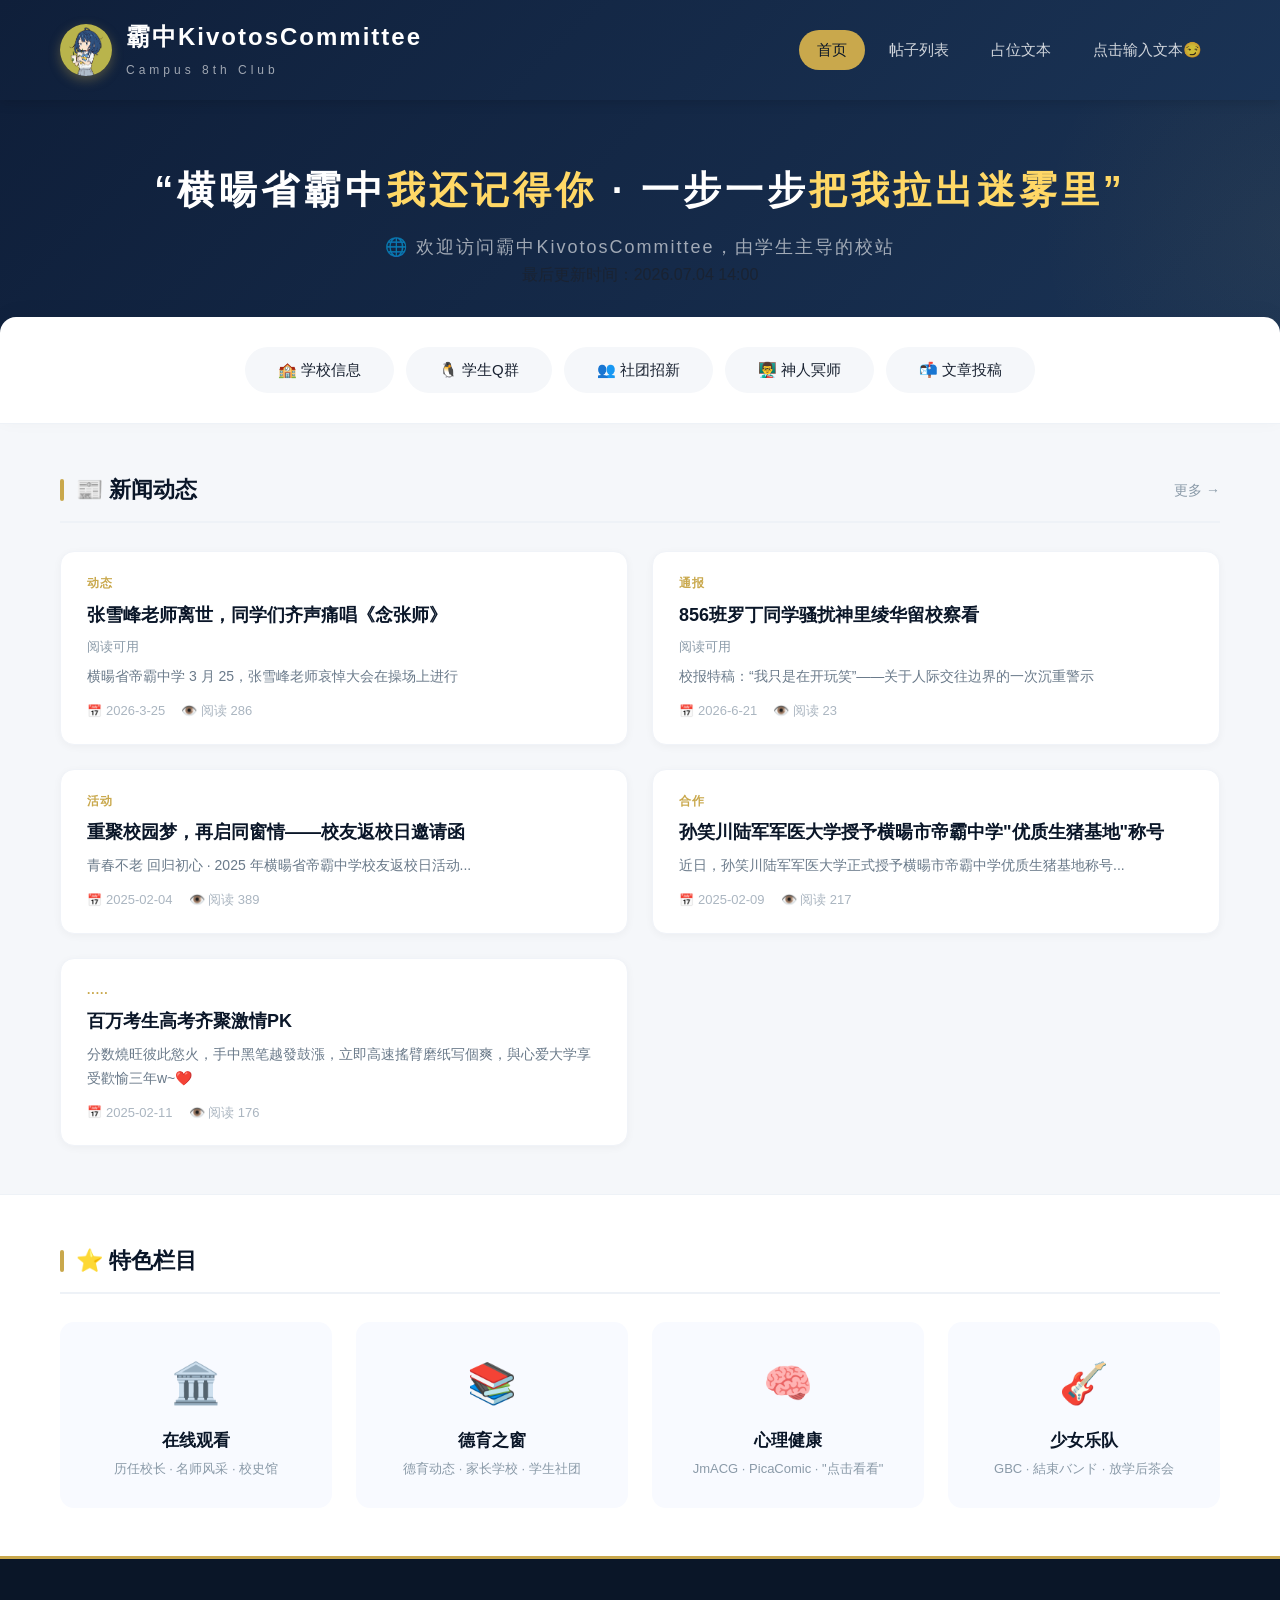
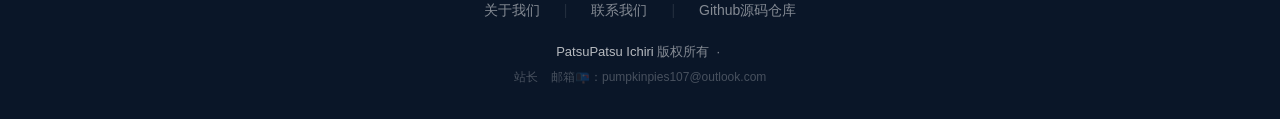
==== index.html @ a7109858 "Update index.html" ====
<!DOCTYPE html>
<html lang="zh-CN">
<head>
    <meta charset="UTF-8">
    <meta name="viewport" content="width=device-width, initial-scale=1.0">
    <title>霸中GakuseiHouse</title>
    
<link rel="stylesheet" href="css/general.css">
<link rel="stylesheet" href="css/index.css">
    
</head>
<body>

    <!-- ===== 头部 ===== -->
    <header class="header">
        <div class="container">
            <div class="logo">
                <!-- 图片 Logo: 请将 logo 图片放在同目录下，命名为 logo.png (或修改 src 路径) -->
                <div class="logo-icon">
                    <img src="logo.png" alt="霸中GakuseiHouse Logo">
                </div>
                <div class="logo-text">
                    <h1>霸中KivotosCommittee</h1>
                    <span>Campus 8th Club</span>
                </div>
            </div>
            <nav class="nav">
                <a href="nothing.html" class="active">首页</a>
                <a href="nothing.html">帖子列表</a>
                <a href="nothing.html">占位文本</a>
                <a href="nothing.html">点击输入文本😏</a>
            </nav>
        </div>
    </header>

    <!-- ===== Banner ===== -->
    <section class="banner">
        <div class="container">
            <h2>“横暘省霸中<em>我还记得你</em> · 一步一步<em>把我拉出迷雾里”</em></h2>
            <p>🌐 欢迎访问霸中KivotosCommittee，由学生主导的校站</p>
            <div class="update-time">
    最后更新时间：<span class="date-num">2026.07.04 14:00</span>
            </div>
        </div>
    </section>

    <!-- ===== 快捷入口 ===== -->
    <div class="quick-links">
        <div class="container">
            <ul>
                <li><a href="nothing.html">🏫 学校信息</a></li>
                <li><a href="nothing.html">🐧 学生Q群</a></li>
                <li><a href="nothing.html">👥 社团招新</a></li>
                <li><a href="nothing.html">👨‍🏫 神人冥师</a></li>
                <li><a href="nothing.html">📬 文章投稿</a></li>

            </ul>
        </div>
    </div>

    <!-- ===== 新闻动态 ===== -->
    <section class="section">
        <div class="container">
            <div class="section-title">
                <h3>📰 新闻动态</h3>
                <a href="nothing.html" class="more">更多 →</a>
            </div>

            <div class="news-grid">
                <!-- 卡片 1 -->
                <div class="news-card">
                    <span class="tag">动态</span>
                    <div class="title"><a href="./articles/article0001.html">张雪峰老师离世，同学们齐声痛唱《念张师》</a></div>
                    <span style="font-size: 13px; color: #8a9aa8;">阅读可用</span>
                    <!-- 临时调试用-->
                    
                    <div class="desc">横暘省帝霸中学 3 月 25，张雪峰老师哀悼大会在操场上进行</div>
   
                    <div class="meta">
                        <span class="date">2026-3-25</span>
                        <span>👁️ 阅读 286</span>
                    </div>
                </div>

                <!-- 卡片 3 -->
                <div class="news-card">
                    <span class="tag">通报</span>
                    <div class="title"><a href="articles/article0002.html">856班罗丁同学骚扰神里绫华留校察看</a></div>
                    <span style="font-size: 13px; color: #8a9aa8;">阅读可用</span>
                    <div class="desc">校报特稿：“我只是在开玩笑”——关于人际交往边界的一次沉重警示</div>

                    <div class="meta">
                        <span class="date">2026-6-21</span>
                        <span>👁️ 阅读 23</span>
                    </div>
                </div>

                <!-- 卡片 4 -->
                <div class="news-card">
                    <span class="tag">活动</span>
                    <div class="title"><a href="nothing.html">重聚校园梦，再启同窗情——校友返校日邀请函</a></div>
                    <div class="desc">青春不老 回归初心 · 2025 年横暘省帝霸中学校友返校日活动...</div>
                    <div class="meta">
                        <span class="date">2025-02-04</span>
                        <span>👁️ 阅读 389</span>
                    </div>
                </div>

                <!-- 卡片 5 -->
                <div class="news-card">
                    <span class="tag">合作</span>
                    <div class="title"><a href="nothing.html">孙笑川陆军军医大学授予横暘市帝霸中学"优质生猪基地"称号</a></div>
                    <div class="desc">近日，孙笑川陆军军医大学正式授予横暘市帝霸中学优质生猪基地称号...</div>
                    <div class="meta">
                        <span class="date">2025-02-09</span>
                        <span>👁️ 阅读 217</span>
                    </div>
                </div>

                <!-- 卡片 6 -->
                <div class="news-card">
                    <span class="tag">.....</span>
                    <div class="title"><a href="nothing.html">百万考生高考齐聚激情PK</a></div>
                    <div class="desc">分数燒旺彼此慾火，手中黑笔越發鼓漲，立即高速搖臂磨纸写個爽，與心爱大学享受歡愉三年w~❤️</div>
                    <div class="meta">
                        <span class="date">2025-02-11</span>
                        <span>👁️ 阅读 176</span>
                    </div>
                </div>
            </div>
        </div>
    </section>

    <!-- ===== 特色栏目 ===== -->
    <section class="features">
        <div class="container">
            <div class="section-title">
                <h3>⭐ 特色栏目</h3>
            </div>
            <div class="features-grid">
                <div class="feature-item">
                    <span class="icon">🏛️</span>
                    <h4><a href="https://www.bilibili.com/video/BV1GJ411x7h7" style="text-decoration: none; color: inherit;">在线观看</a></h4>
                    <p>历任校长 · 名师风采 · 校史馆</p>
                </div>
                <div class="feature-item">
                    <span class="icon">📚</span>
                    <h4>德育之窗</h4>
                    <p>德育动态 · 家长学校 · 学生社团</p>
                </div>
                <div class="feature-item">
                    <span class="icon">🧠</span>
                    <h4><a href="https://www.studytimes.cn/whjy/202606/t20260605_88150.html" style="text-decoration: none; color: inherit;">心理健康</a></h4>
                    <p>JmACG · PicaComic · "点击看看"</p>
                </div>
                <div class="feature-item">
                    <span class="icon">🎸</span>
                    <h4><a href="https://gbcclub.com" style="text-decoration: none; color: inherit;">少女乐队</a></h4>
                    <p>GBC · 結束バンド · 放学后茶会</p>
                </div>
            </div>
        </div>
    </section>

    <!-- ===== 底部 ===== -->
    <footer class="footer">
        <div class="container">
            <div class="footer-links">
                <a href="nothing.html">关于我们</a>
                <span class="split">|</span>
                <a href="nothing.html">联系我们</a>
                <span class="split">|</span>
                <a href="https://github.com/PatsuPatsu-Ichiri/PatsuPatsu-Ichiri.github.io">Github源码仓库</a>
            </div>
            <div class="copy">
                <p>
                    <span class="highlight">PatsuPatsu Ichiri</span> 版权所有 &nbsp;·&nbsp;
                </p>

                <p style="margin-top:4px; font-size:12px; color:rgba(255,255,255,0.25);">
                    站长 &nbsp;&nbsp; 邮箱📭：pumpkinpies107@outlook.com
                </p>
            </div>
        </div>
    </footer>

</body>
</html>
---- css/general.css ----
/* ===== 全局重置 & 基础 ===== */
* {
    margin: 0;
    padding: 0;
    box-sizing: border-box;
}

body {
    font-family: "PingFang SC", "Microsoft YaHei", "Helvetica Neue", Arial, sans-serif;
    background: #f5f7fa;
    color: #1a2332;
    line-height: 1.6;
}

a {
    text-decoration: none;
    color: inherit;
}

ul {
    list-style: none;
}

.container {
    max-width: 1200px;
    margin: 0 auto;
    padding: 0 20px;
}

/* ===== 顶部栏 ===== */
.top-bar {
    background: #0a1628;
    color: rgba(255, 255, 255, 0.7);
    font-size: 13px;
    padding: 8px 0;
    border-bottom: 2px solid #c9a84c;
}

.top-bar .container {
    display: flex;
    justify-content: space-between;
    align-items: center;
    flex-wrap: wrap;
    gap: 8px;
}

.top-bar a {
    color: rgba(255, 255, 255, 0.7);
    transition: color 0.2s;
}
.top-bar a:hover {
    color: #ffd866;
}

.top-bar .split {
    color: rgba(255, 255, 255, 0.2);
    margin: 0 10px;
}

.top-bar .right {
    display: flex;
    align-items: center;
    gap: 6px;
    flex-wrap: wrap;
}

/* ===== 头部 ===== */
.header {
    background: linear-gradient(135deg, #0f1f3a 0%, #1a3355 100%);
    padding: 18px 0;
    box-shadow: 0 2px 12px rgba(0, 0, 0, 0.15);
    position: sticky;
    top: 0;
    z-index: 100;
}

.header .container {
    display: flex;
    justify-content: space-between;
    align-items: center;
    flex-wrap: wrap;
    gap: 16px;
}

.logo {
    display: flex;
    align-items: center;
    gap: 14px;
}

.logo-icon {
    width: 52px;
    height: 52px;
    flex-shrink: 0;
    border-radius: 50%;
    overflow: hidden;
    box-shadow: 0 4px 12px rgba(201, 168, 76, 0.35);
    background: #0a1628;
    display: flex;
    align-items: center;
    justify-content: center;
}

.logo-icon img {
    width: 100%;
    height: 100%;
    object-fit: cover;
    display: block;
}

.logo-text {
    color: #fff;
}
.logo-text h1 {
    font-size: 24px;
    font-weight: 700;
    letter-spacing: 2px;
}
.logo-text span {
    font-size: 12px;
    color: rgba(255, 255, 255, 0.6);
    letter-spacing: 4px;
}

/* ===== 导航 ===== */
.nav {
    display: flex;
    gap: 6px;
    flex-wrap: wrap;
}

.nav a {
    color: rgba(255, 255, 255, 0.8);
    padding: 8px 18px;
    border-radius: 30px;
    font-size: 15px;
    font-weight: 500;
    transition: all 0.25s;
    position: relative;
}

.nav a:hover,
.nav a.active {
    background: rgba(201, 168, 76, 0.18);
    color: #ffd866;
}

.nav a.active {
    background: #c9a84c;
    color: #0a1628;
}

/* ===== 底部 ===== */
.footer {
    background: #0a1628;
    color: rgba(255, 255, 255, 0.5);
    padding: 40px 0 30px;
    text-align: center;
    font-size: 14px;
    border-top: 3px solid #c9a84c;
}

.footer .footer-links {
    display: flex;
    justify-content: center;
    gap: 24px;
    flex-wrap: wrap;
    margin-bottom: 18px;
}

.footer .footer-links a {
    color: rgba(255, 255, 255, 0.5);
    transition: color 0.2s;
}
.footer .footer-links a:hover {
    color: #ffd866;
}

.footer .footer-links .split {
    color: rgba(255, 255, 255, 0.1);
}

.footer .copy {
    font-size: 13px;
    line-height: 1.8;
}

.footer .copy .highlight {
    color: rgba(255, 255, 255, 0.7);
}

@media (max-width: 768px) {
    .header .container {
        flex-direction: column;
        align-items: stretch;
        gap: 12px;
    }
    .logo {
        justify-content: center;
    }
    .nav {
        justify-content: center;
    }
    .top-bar .container {
        flex-direction: column;
        text-align: center;
    }
}
@media (max-width: 480px) {
    .logo-icon {
        width: 40px;
        height: 40px;
    }
    .logo-text h1 {
        font-size: 18px;
    }
    .logo-text span {
        font-size: 10px;
    }
    .nav a {
        padding: 6px 12px;
        font-size: 13px;
    }
}
---- css/index.css ----
/* ===== 搜索框 ===== */
.search-box {
    display: flex;
    align-items: center;
    background: rgba(255, 255, 255, 0.08);
    border-radius: 30px;
    padding: 2px 4px 2px 16px;
    border: 1px solid rgba(255, 255, 255, 0.08);
    transition: border 0.3s;
}
.search-box:focus-within {
    border-color: #c9a84c;
}
.search-box input {
    background: none;
    border: none;
    outline: none;
    color: #fff;
    font-size: 14px;
    padding: 8px 0;
    width: 160px;
}
.search-box input::placeholder {
    color: rgba(255, 255, 255, 0.35);
}
.search-box button {
    background: #c9a84c;
    border: none;
    color: #0a1628;
    padding: 7px 18px;
    border-radius: 30px;
    font-weight: 600;
    font-size: 13px;
    cursor: pointer;
    transition: background 0.25s;
}
.search-box button:hover {
    background: #b8922e;
}

/* ===== Banner ===== */
.banner {
    background: linear-gradient(135deg, #0f1f3a 0%, #1a3355 100%);
    padding: 60px 0 50px;
    text-align: center;
    border-bottom: 4px solid #c9a84c;
    position: relative;
    overflow: hidden;
}
.banner::before {
    content: "";
    position: absolute;
    top: -50%;
    right: -20%;
    width: 500px;
    height: 500px;
    background: radial-gradient(circle, rgba(201, 168, 76, 0.06) 0%, transparent 70%);
    border-radius: 50%;
    pointer-events: none;
}
.banner h2 {
    color: #fff;
    font-size: 38px;
    font-weight: 700;
    letter-spacing: 4px;
    position: relative;
}
.banner h2 em {
    color: #ffd866;
    font-style: normal;
}
.banner p {
    color: rgba(255, 255, 255, 0.6);
    font-size: 18px;
    margin-top: 12px;
    letter-spacing: 2px;
    position: relative;
}

/* ===== 快捷入口 ===== */
.quick-links {
    background: #fff;
    padding: 30px 0;
    border-bottom: 1px solid #eef2f7;
    margin-top: -24px;
    position: relative;
    z-index: 2;
    border-radius: 16px 16px 0 0;
    box-shadow: 0 -4px 20px rgba(0, 0, 0, 0.04);
}
.quick-links ul {
    display: flex;
    justify-content: center;
    gap: 12px;
    flex-wrap: wrap;
}
.quick-links a {
    display: inline-block;
    padding: 10px 32px;
    background: #f5f7fa;
    border-radius: 40px;
    font-size: 15px;
    font-weight: 500;
    color: #1a2332;
    transition: all 0.25s;
    border: 1px solid transparent;
}
.quick-links a:hover {
    background: #0a1628;
    color: #ffd866;
    border-color: #c9a84c;
    transform: translateY(-2px);
    box-shadow: 0 8px 24px rgba(10, 22, 40, 0.12);
}

/* ===== 新闻区域 ===== */
.section {
    padding: 48px 0;
}
.section-title {
    display: flex;
    justify-content: space-between;
    align-items: center;
    margin-bottom: 28px;
    padding-bottom: 14px;
    border-bottom: 2px solid #eef2f7;
}
.section-title h3 {
    font-size: 22px;
    font-weight: 700;
    color: #0a1628;
    position: relative;
    padding-left: 16px;
}
.section-title h3::before {
    content: "";
    position: absolute;
    left: 0;
    top: 50%;
    transform: translateY(-50%);
    width: 4px;
    height: 22px;
    background: #c9a84c;
    border-radius: 4px;
}
.section-title .more {
    color: #8a9aa8;
    font-size: 14px;
    transition: color 0.2s;
}
.section-title .more:hover {
    color: #c9a84c;
}

/* ===== 新闻网格 ===== */
.news-grid {
    display: grid;
    grid-template-columns: 1fr 1fr;
    gap: 24px;
}
.news-card {
    background: #fff;
    border-radius: 14px;
    padding: 22px 26px;
    box-shadow: 0 2px 8px rgba(0, 0, 0, 0.04);
    transition: all 0.3s;
    border: 1px solid #f0f3f8;
    display: flex;
    flex-direction: column;
    gap: 8px;
}
.news-card:hover {
    transform: translateY(-4px);
    box-shadow: 0 12px 32px rgba(0, 0, 0, 0.07);
    border-color: #c9a84c;
}
.news-card .tag {
    font-size: 12px;
    color: #c9a84c;
    font-weight: 600;
    letter-spacing: 1px;
    text-transform: uppercase;
}
.news-card .title {
    font-size: 18px;
    font-weight: 600;
    color: #0a1628;
    line-height: 1.5;
}
.news-card .title a {
    transition: color 0.2s;
}
.news-card .title a:hover {
    color: #c9a84c;
}
.news-card .desc {
    font-size: 14px;
    color: #6a7a8a;
    line-height: 1.7;
    flex: 1;
}
.news-card .meta {
    font-size: 13px;
    color: #aab5c0;
    display: flex;
    align-items: center;
    gap: 16px;
    margin-top: 4px;
}
.news-card .meta .date {
    display: flex;
    align-items: center;
    gap: 4px;
}
.news-card .meta .date::before {
    content: "📅";
    font-size: 12px;
}

/* ===== 特色区域 ===== */
.features {
    background: #fff;
    padding: 48px 0;
    border-top: 1px solid #eef2f7;
}
.features-grid {
    display: grid;
    grid-template-columns: repeat(4, 1fr);
    gap: 24px;
}
.feature-item {
    text-align: center;
    padding: 28px 16px;
    border-radius: 14px;
    background: #f8faff;
    transition: all 0.3s;
    border: 1px solid transparent;
}
.feature-item:hover {
    border-color: #c9a84c;
    background: #fff;
    box-shadow: 0 8px 24px rgba(0, 0, 0, 0.05);
    transform: translateY(-4px);
}
.feature-item .icon {
    font-size: 40px;
    margin-bottom: 12px;
    display: block;
}
.feature-item h4 {
    font-size: 17px;
    font-weight: 600;
    color: #0a1628;
}
.feature-item p {
    font-size: 13px;
    color: #8a9aa8;
    margin-top: 4px;
}

@media (max-width: 992px) {
    .features-grid {
        grid-template-columns: repeat(2, 1fr);
    }
}
@media (max-width: 768px) {
    .search-box {
        width: 100%;
    }
    .search-box input {
        width: 100%;
    }
    .banner h2 {
        font-size: 26px;
    }
    .banner p {
        font-size: 15px;
    }
    .news-grid {
        grid-template-columns: 1fr;
    }
    .quick-links a {
        padding: 8px 18px;
        font-size: 13px;
    }
    .features-grid {
        grid-template-columns: 1fr 1fr;
        gap: 12px;
    }
    .section-title h3 {
        font-size: 18px;
    }

@media (max-width: 480px) {
    .features-grid {
        grid-template-columns: 1fr;
    }
    .banner h2 {
        font-size: 20px;
    }
    .news-card {
        padding: 16px 18px;
    }
    .news-card .title {
        font-size: 15px;
    }
}

/* ===== Banner 更新时间 ===== */
.update-time {
    margin-top: 14px;
    font-size: 13px;
    color: rgba(255, 255, 255, 0.55);
    letter-spacing: 0.5px;
    font-weight: 300;
}

.update-time .date-num {
    color: #ffffff;
    font-weight: 500;
    background: rgba(0, 0, 0, 0.25);
    padding: 2px 12px;
    border-radius: 4px;
}
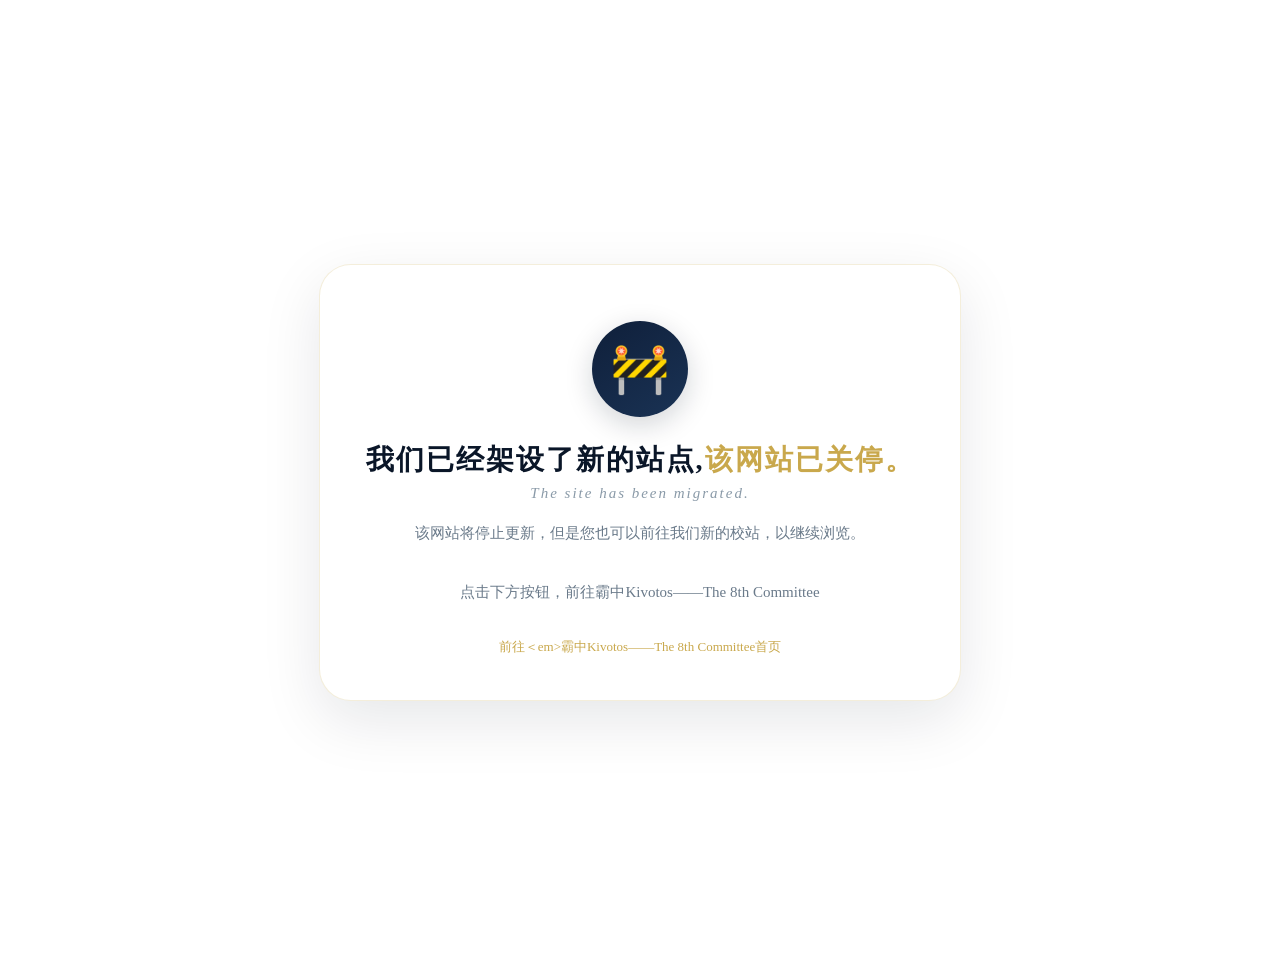
==== commit d252ebfd: "Update index.html for site migration announcement" ====
--- a/index.html
+++ b/index.html
@@ -1,188 +1,39 @@
 <!DOCTYPE html>
 <html lang="zh-CN">
 <head>
-    <meta charset="UTF-8">
-    <meta name="viewport" content="width=device-width, initial-scale=1.0">
-    <title>霸中GakuseiHouse</title>
+    <meta charset="UTF-8" />
+    <meta name="viewport" content="width=device-width, initial-scale=1.0" />
+    <title>网站已搬迁 · 霸中GakuseiHouse</title>
     
-<link rel="stylesheet" href="css/general.css">
-<link rel="stylesheet" href="css/index.css">
+<link rel="stylesheet" href="css/generall.css">
+<link rel="stylesheet" href="css/nothing.css">
     
 </head>
 <body>
 
-    <!-- ===== 头部 ===== -->
-    <header class="header">
-        <div class="container">
-            <div class="logo">
-                <!-- 图片 Logo: 请将 logo 图片放在同目录下，命名为 logo.png (或修改 src 路径) -->
-                <div class="logo-icon">
-                    <img src="logo.png" alt="霸中GakuseiHouse Logo">
-                </div>
-                <div class="logo-text">
-                    <h1>霸中KivotosCommittee</h1>
-                    <span>Campus 8th Club</span>
-                </div>
-            </div>
-            <nav class="nav">
-                <a href="nothing.html" class="active">首页</a>
-                <a href="nothing.html">帖子列表</a>
-                <a href="nothing.html">占位文本</a>
-                <a href="nothing.html">点击输入文本😏</a>
-            </nav>
+    <div class="construction-card">
+        <!-- 图标 -->
+        <div class="icon-wrapper">
+            <span>🚧</span>
         </div>
-    </header>
 
-    <!-- ===== Banner ===== -->
-    <section class="banner">
-        <div class="container">
-            <h2>“横暘省霸中<em>我还记得你</em> · 一步一步<em>把我拉出迷雾里”</em></h2>
-            <p>🌐 欢迎访问霸中KivotosCommittee，由学生主导的校站</p>
-            <div class="update-time">
-    最后更新时间：<span class="date-num">2026.07.04 14:00</span>
-            </div>
-        </div>
-    </section>
+        <!-- 主标题 -->
+        <div class="title">我们已经架设了新的站点,<em>该网站已关停。</em></div>
 
-    <!-- ===== 快捷入口 ===== -->
-    <div class="quick-links">
-        <div class="container">
-            <ul>
-                <li><a href="nothing.html">🏫 学校信息</a></li>
-                <li><a href="nothing.html">🐧 学生Q群</a></li>
-                <li><a href="nothing.html">👥 社团招新</a></li>
-                <li><a href="nothing.html">👨‍🏫 神人冥师</a></li>
-                <li><a href="nothing.html">📬 文章投稿</a></li>
+        <!-- 英文副标题 (We are building hard!) -->
+        <div class="subtitle-en">The site has been migrated.</div>
 
-            </ul>
+        <!-- 描述 -->
+        <p class="sub-desc">
+            该网站将停止更新，但是您也可以前往我们新的校站，以继续浏览。<br />
+        </p>
+        <p class="sub-desc">点击下方按钮，前往霸中Kivotos——The 8th Committee</p<>
+
+        <!-- 底部链接 -->
+        <div class="footer-note">
+            <a href="http://8thcommittee.cc.cd">前往＜em>霸中Kivotos——The 8th Committee</em>首页</a>
         </div>
     </div>
 
-    <!-- ===== 新闻动态 ===== -->
-    <section class="section">
-        <div class="container">
-            <div class="section-title">
-                <h3>📰 新闻动态</h3>
-                <a href="nothing.html" class="more">更多 →</a>
-            </div>
-
-            <div class="news-grid">
-                <!-- 卡片 1 -->
-                <div class="news-card">
-                    <span class="tag">动态</span>
-                    <div class="title"><a href="./articles/article0001.html">张雪峰老师离世，同学们齐声痛唱《念张师》</a></div>
-                    <span style="font-size: 13px; color: #8a9aa8;">阅读可用</span>
-                    <!-- 临时调试用-->
-                    
-                    <div class="desc">横暘省帝霸中学 3 月 25，张雪峰老师哀悼大会在操场上进行</div>
-   
-                    <div class="meta">
-                        <span class="date">2026-3-25</span>
-                        <span>👁️ 阅读 286</span>
-                    </div>
-                </div>
-
-                <!-- 卡片 3 -->
-                <div class="news-card">
-                    <span class="tag">通报</span>
-                    <div class="title"><a href="articles/article0002.html">856班罗丁同学骚扰神里绫华留校察看</a></div>
-                    <span style="font-size: 13px; color: #8a9aa8;">阅读可用</span>
-                    <div class="desc">校报特稿：“我只是在开玩笑”——关于人际交往边界的一次沉重警示</div>
-
-                    <div class="meta">
-                        <span class="date">2026-6-21</span>
-                        <span>👁️ 阅读 23</span>
-                    </div>
-                </div>
-
-                <!-- 卡片 4 -->
-                <div class="news-card">
-                    <span class="tag">活动</span>
-                    <div class="title"><a href="nothing.html">重聚校园梦，再启同窗情——校友返校日邀请函</a></div>
-                    <div class="desc">青春不老 回归初心 · 2025 年横暘省帝霸中学校友返校日活动...</div>
-                    <div class="meta">
-                        <span class="date">2025-02-04</span>
-                        <span>👁️ 阅读 389</span>
-                    </div>
-                </div>
-
-                <!-- 卡片 5 -->
-                <div class="news-card">
-                    <span class="tag">合作</span>
-                    <div class="title"><a href="nothing.html">孙笑川陆军军医大学授予横暘市帝霸中学"优质生猪基地"称号</a></div>
-                    <div class="desc">近日，孙笑川陆军军医大学正式授予横暘市帝霸中学优质生猪基地称号...</div>
-                    <div class="meta">
-                        <span class="date">2025-02-09</span>
-                        <span>👁️ 阅读 217</span>
-                    </div>
-                </div>
-
-                <!-- 卡片 6 -->
-                <div class="news-card">
-                    <span class="tag">.....</span>
-                    <div class="title"><a href="nothing.html">百万考生高考齐聚激情PK</a></div>
-                    <div class="desc">分数燒旺彼此慾火，手中黑笔越發鼓漲，立即高速搖臂磨纸写個爽，與心爱大学享受歡愉三年w~❤️</div>
-                    <div class="meta">
-                        <span class="date">2025-02-11</span>
-                        <span>👁️ 阅读 176</span>
-                    </div>
-                </div>
-            </div>
-        </div>
-    </section>
-
-    <!-- ===== 特色栏目 ===== -->
-    <section class="features">
-        <div class="container">
-            <div class="section-title">
-                <h3>⭐ 特色栏目</h3>
-            </div>
-            <div class="features-grid">
-                <div class="feature-item">
-                    <span class="icon">🏛️</span>
-                    <h4><a href="https://www.bilibili.com/video/BV1GJ411x7h7" style="text-decoration: none; color: inherit;">在线观看</a></h4>
-                    <p>历任校长 · 名师风采 · 校史馆</p>
-                </div>
-                <div class="feature-item">
-                    <span class="icon">📚</span>
-                    <h4>德育之窗</h4>
-                    <p>德育动态 · 家长学校 · 学生社团</p>
-                </div>
-                <div class="feature-item">
-                    <span class="icon">🧠</span>
-                    <h4><a href="https://www.studytimes.cn/whjy/202606/t20260605_88150.html" style="text-decoration: none; color: inherit;">心理健康</a></h4>
-                    <p>JmACG · PicaComic · "点击看看"</p>
-                </div>
-                <div class="feature-item">
-                    <span class="icon">🎸</span>
-                    <h4><a href="https://gbcclub.com" style="text-decoration: none; color: inherit;">少女乐队</a></h4>
-                    <p>GBC · 結束バンド · 放学后茶会</p>
-                </div>
-            </div>
-        </div>
-    </section>
-
-    <!-- ===== 底部 ===== -->
-    <footer class="footer">
-        <div class="container">
-            <div class="footer-links">
-                <a href="nothing.html">关于我们</a>
-                <span class="split">|</span>
-                <a href="nothing.html">联系我们</a>
-                <span class="split">|</span>
-                <a href="https://github.com/PatsuPatsu-Ichiri/PatsuPatsu-Ichiri.github.io">Github源码仓库</a>
-            </div>
-            <div class="copy">
-                <p>
-                    <span class="highlight">PatsuPatsu Ichiri</span> 版权所有 &nbsp;·&nbsp;
-                </p>
-
-                <p style="margin-top:4px; font-size:12px; color:rgba(255,255,255,0.25);">
-                    站长 &nbsp;&nbsp; 邮箱📭：pumpkinpies107@outlook.com
-                </p>
-            </div>
-        </div>
-    </footer>
-
 </body>
 </html>
--- a/css/nothing.css
+++ b/css/nothing.css
@@ -0,0 +1,121 @@
+/* ===== 建设中页面专属 ===== */
+body {
+    min-height: 100vh;
+    display: flex;
+    flex-direction: column;
+    align-items: center;
+    justify-content: center;
+    padding: 24px;
+}
+.construction-card {
+    max-width: 560px;
+    width: 100%;
+    background: #ffffff;
+    border-radius: 32px;
+    padding: 56px 40px 44px;
+    box-shadow: 0 20px 60px rgba(10, 22, 40, 0.10);
+    text-align: center;
+    border: 1px solid rgba(201, 168, 76, 0.20);
+    transition: transform 0.3s ease;
+}
+.construction-card:hover {
+    transform: translateY(-4px);
+}
+.icon-wrapper {
+    width: 96px;
+    height: 96px;
+    background: linear-gradient(145deg, #0f1f3a, #1a3355);
+    border-radius: 50%;
+    display: flex;
+    align-items: center;
+    justify-content: center;
+    margin: 0 auto 24px;
+    box-shadow: 0 8px 28px rgba(10, 22, 40, 0.18);
+}
+.icon-wrapper span {
+    font-size: 48px;
+    line-height: 1;
+}
+.title {
+    font-size: 28px;
+    font-weight: 700;
+    color: #0a1628;
+    letter-spacing: 2px;
+    margin-bottom: 6px;
+}
+.title em {
+    color: #c9a84c;
+    font-style: normal;
+}
+.subtitle-en {
+    font-size: 15px;
+    font-weight: 400;
+    color: #8a9aa8;
+    letter-spacing: 2px;
+    margin-bottom: 18px;
+    font-style: italic;
+}
+.sub-desc {
+    font-size: 15px;
+    color: #6a7a8a;
+    line-height: 1.8;
+    margin-bottom: 32px;
+}
+.btn-back {
+    display: inline-block;
+    background: #0a1628;
+    color: #fff;
+    padding: 14px 44px;
+    border-radius: 40px;
+    font-size: 16px;
+    font-weight: 600;
+    text-decoration: none;
+    transition: all 0.25s;
+    border: none;
+    cursor: pointer;
+    letter-spacing: 1px;
+    box-shadow: 0 4px 14px rgba(10, 22, 40, 0.15);
+}
+.btn-back:hover {
+    background: #c9a84c;
+    color: #0a1628;
+    transform: translateY(-2px);
+    box-shadow: 0 8px 28px rgba(201, 168, 76, 0.30);
+}
+.footer-note {
+    margin-top: 28px;
+    font-size: 13px;
+    color: #aab5c0;
+}
+.footer-note a {
+    color: #c9a84c;
+    text-decoration: none;
+    font-weight: 500;
+    transition: color 0.2s;
+}
+.footer-note a:hover {
+    color: #b8922e;
+}
+
+@media (max-width: 480px) {
+    .construction-card {
+        padding: 36px 24px 32px;
+    }
+    .title {
+        font-size: 22px;
+    }
+    .subtitle-en {
+        font-size: 13px;
+    }
+    .icon-wrapper {
+        width: 72px;
+        height: 72px;
+    }
+    .icon-wrapper span {
+        font-size: 36px;
+    }
+    .btn-back {
+        padding: 12px 32px;
+        font-size: 14px;
+    }
+}
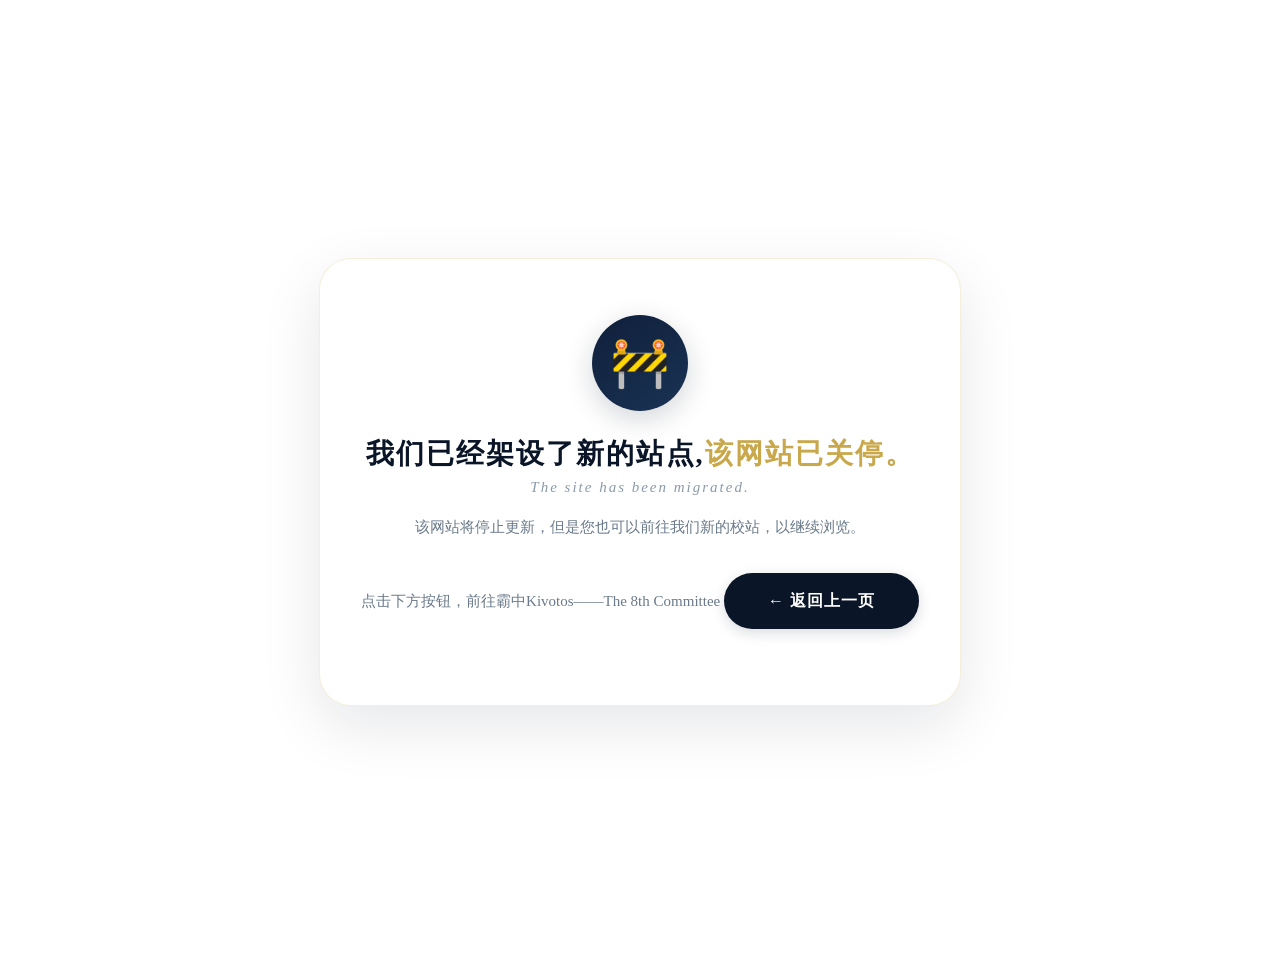
==== commit f25ba261: "Update footer and add back button Removed footer link and added a back button." ====
--- a/index.html
+++ b/index.html
@@ -29,10 +29,9 @@
         </p>
         <p class="sub-desc">点击下方按钮，前往霸中Kivotos——The 8th Committee</p<>
 
-        <!-- 底部链接 -->
-        <div class="footer-note">
-            <a href="http://8thcommittee.cc.cd">前往＜em>霸中Kivotos——The 8th Committee</em>首页</a>
-        </div>
+        <a href="http://8thcommittee.cc.cd" class="btn-back">← 返回上一页</a>
+
+        
     </div>
 
 </body>
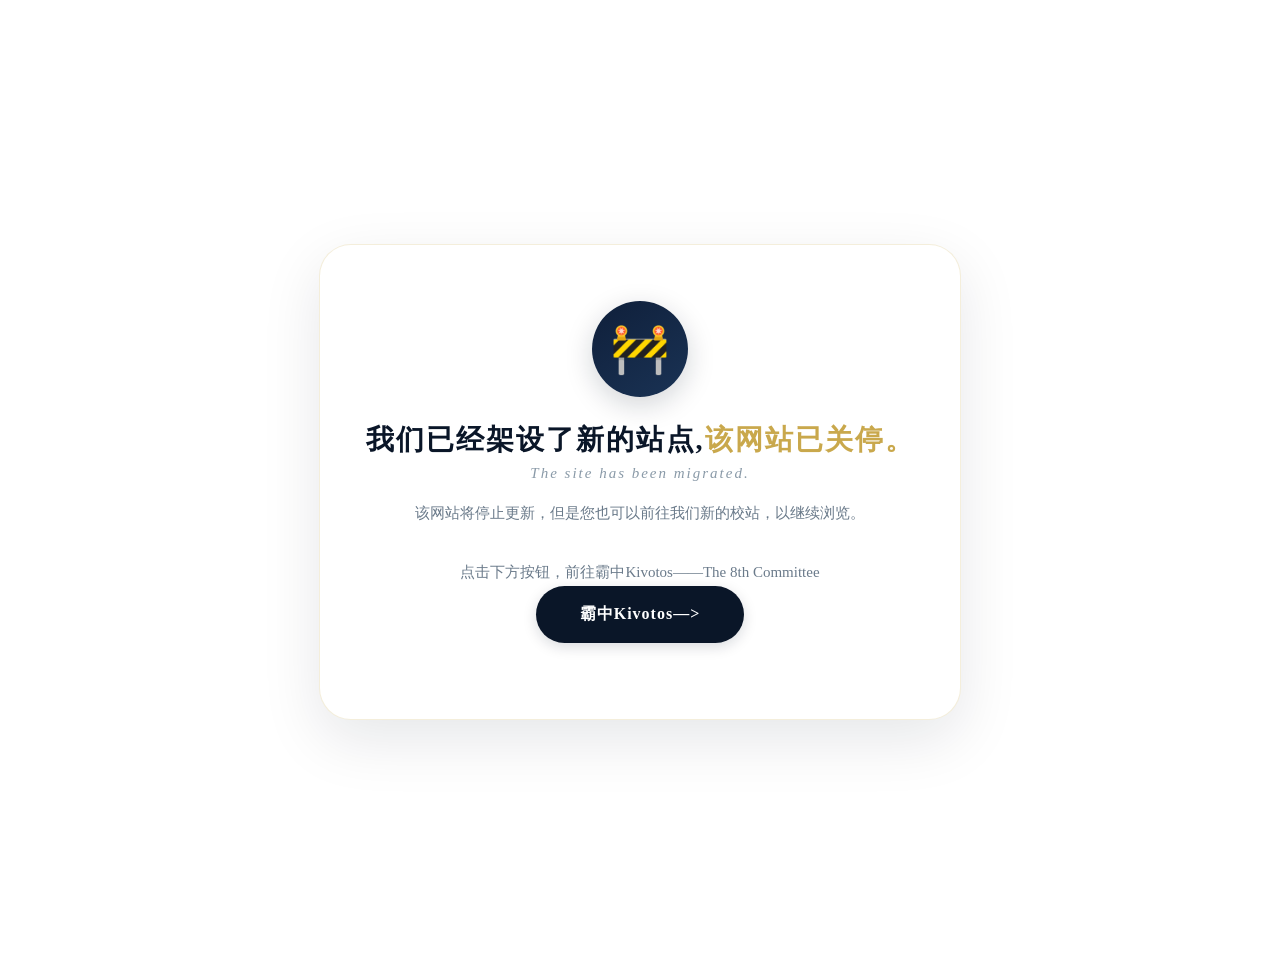
==== commit ab00d422: "Update button text and link in index.html" ====
--- a/index.html
+++ b/index.html
@@ -29,7 +29,7 @@
         </p>
         <p class="sub-desc">点击下方按钮，前往霸中Kivotos——The 8th Committee</p<>
 
-        <a href="http://8thcommittee.cc.cd" class="btn-back">← 返回上一页</a>
+        <a href="http://8thcommittee.cc.cd" class="btn-back">霸中Kivotos—></a>
 
         
     </div>
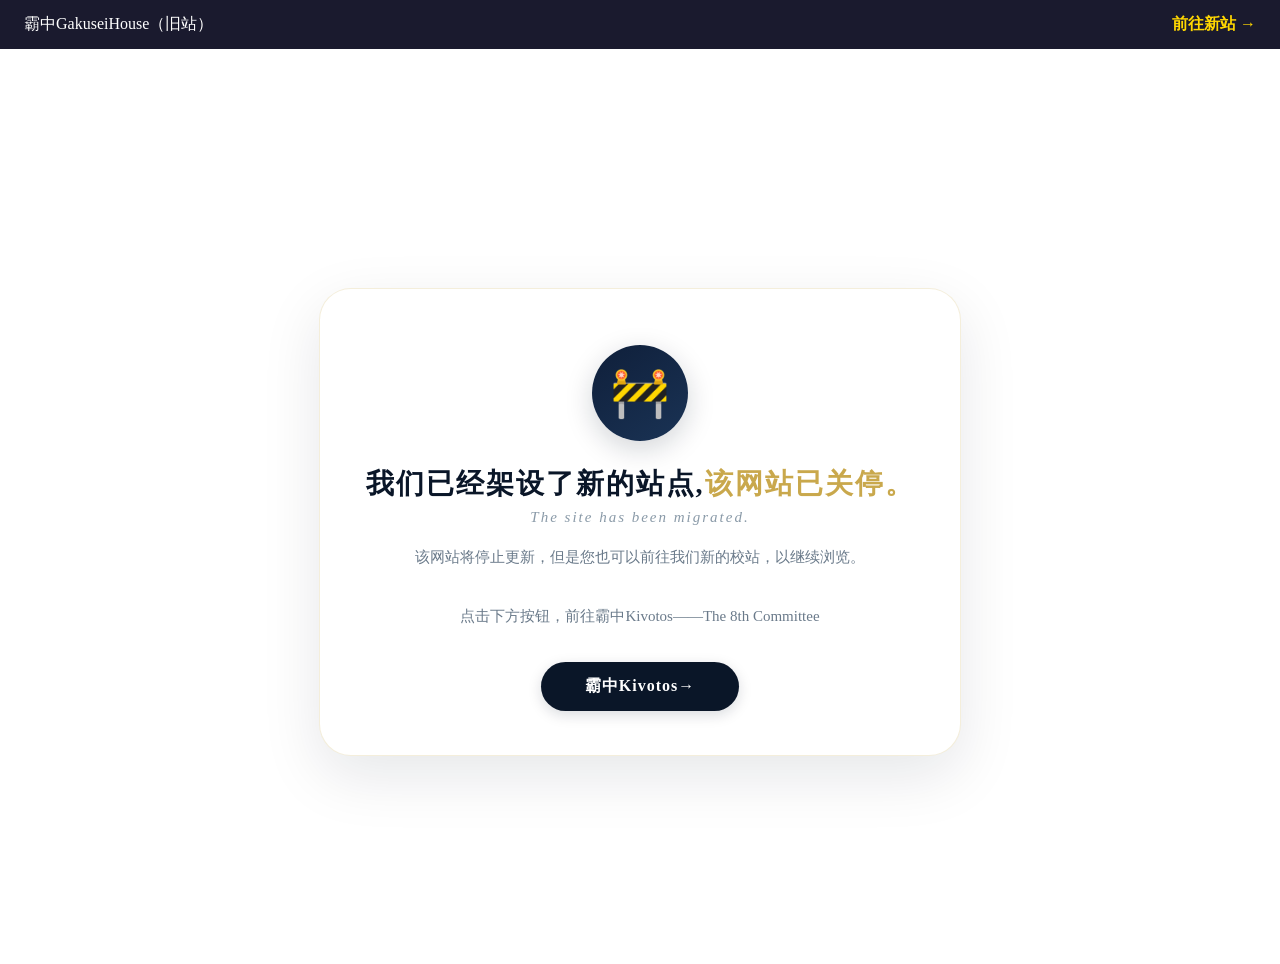
==== commit 82334d01: "Enhance index.html with top bar and styles Added a top bar with navigation and updated styles." ====
--- a/index.html
+++ b/index.html
@@ -5,33 +5,62 @@
     <meta name="viewport" content="width=device-width, initial-scale=1.0" />
     <title>网站已搬迁 · 霸中GakuseiHouse</title>
     
-<link rel="stylesheet" href="css/generall.css">
-<link rel="stylesheet" href="css/nothing.css">
+    <link rel="stylesheet" href="css/generall.css">
+    <link rel="stylesheet" href="css/nothing.css">
     
+    <style>
+        /* 简单的顶栏样式 */
+        .top-bar {
+            background: #1a1a2e;
+            color: #fff;
+            padding: 14px 24px;
+            display: flex;
+            justify-content: space-between;
+            align-items: center;
+            position: fixed;
+            top: 0;
+            left: 0;
+            width: 100%;
+            z-index: 999;
+            box-sizing: border-box;
+        }
+        .top-bar a {
+            color: #ffd700;
+            text-decoration: none;
+            font-weight: bold;
+        }
+        .top-bar a:hover {
+            text-decoration: underline;
+        }
+        /* 让卡片不被顶栏挡住 */
+        .construction-card {
+            margin-top: 80px;
+        }
+    </style>
 </head>
 <body>
 
+    <!-- 顶栏 -->
+    <div class="top-bar">
+        <span> 霸中GakuseiHouse（旧站）</span>
+        <a href="http://8thcommittee.cc.cd">前往新站 →</a>
+    </div>
+
     <div class="construction-card">
-        <!-- 图标 -->
         <div class="icon-wrapper">
             <span>🚧</span>
         </div>
 
-        <!-- 主标题 -->
         <div class="title">我们已经架设了新的站点,<em>该网站已关停。</em></div>
 
-        <!-- 英文副标题 (We are building hard!) -->
         <div class="subtitle-en">The site has been migrated.</div>
 
-        <!-- 描述 -->
         <p class="sub-desc">
             该网站将停止更新，但是您也可以前往我们新的校站，以继续浏览。<br />
         </p>
-        <p class="sub-desc">点击下方按钮，前往霸中Kivotos——The 8th Committee</p<>
+        <p class="sub-desc">点击下方按钮，前往霸中Kivotos——The 8th Committee</p>
 
-        <a href="http://8thcommittee.cc.cd" class="btn-back">霸中Kivotos—></a>
-
-        
+        <a href="http://8thcommittee.cc.cd" class="btn-back">霸中Kivotos→</a>
     </div>
 
 </body>
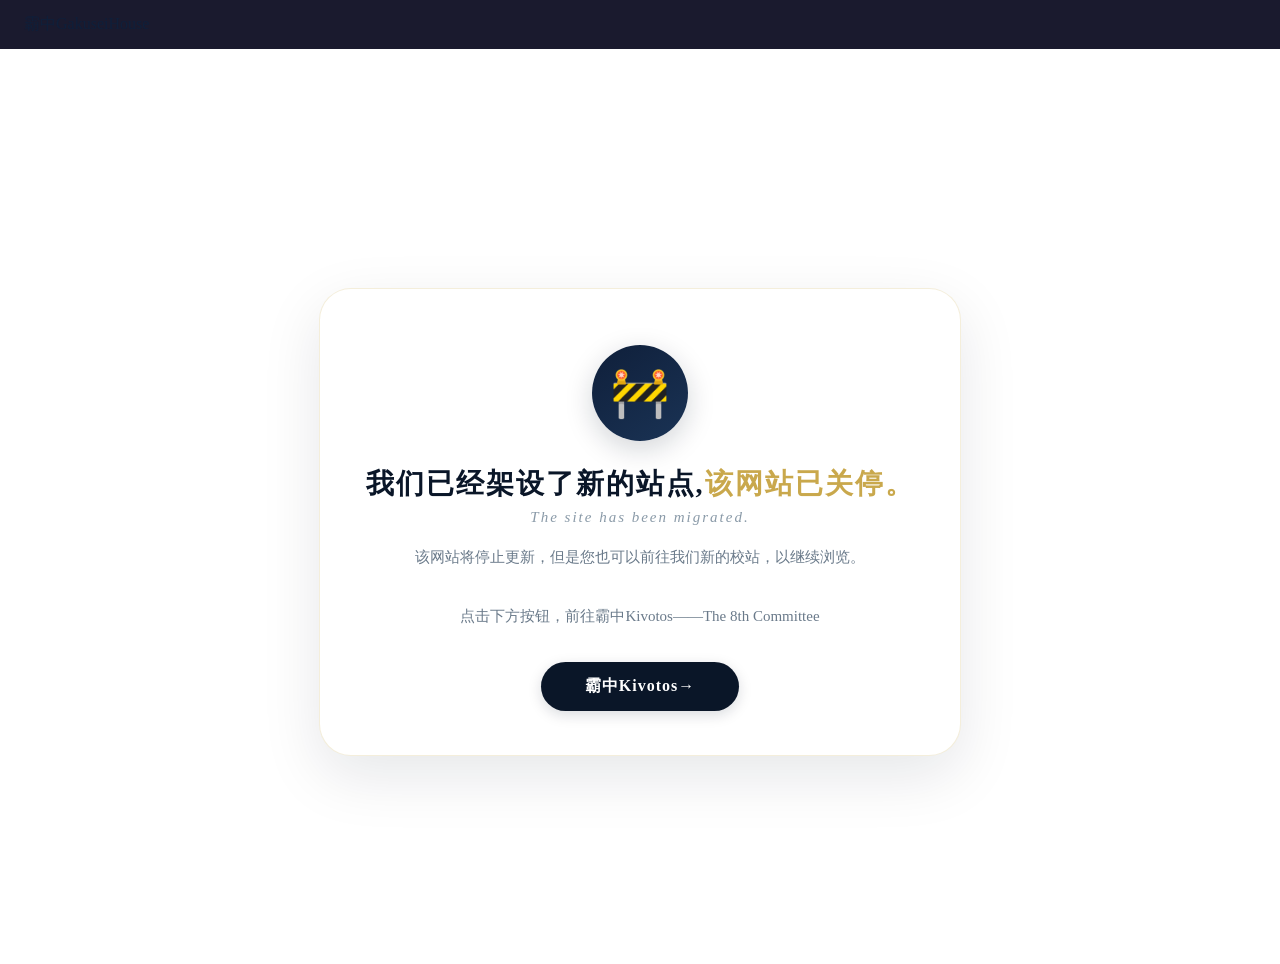
==== commit 64bd340b: "Update index.html" ====
--- a/index.html
+++ b/index.html
@@ -12,7 +12,7 @@
         /* 简单的顶栏样式 */
         .top-bar {
             background: #1a1a2e;
-            color: #fff;
+            color: #0f1f3a;
             padding: 14px 24px;
             display: flex;
             justify-content: space-between;
@@ -42,8 +42,9 @@
 
     <!-- 顶栏 -->
     <div class="top-bar">
-        <span> 霸中GakuseiHouse（旧站）</span>
-        <a href="http://8thcommittee.cc.cd">前往新站 →</a>
+        <span> 霸中GakuseiHouse
+        </span>
+       
     </div>
 
     <div class="construction-card">
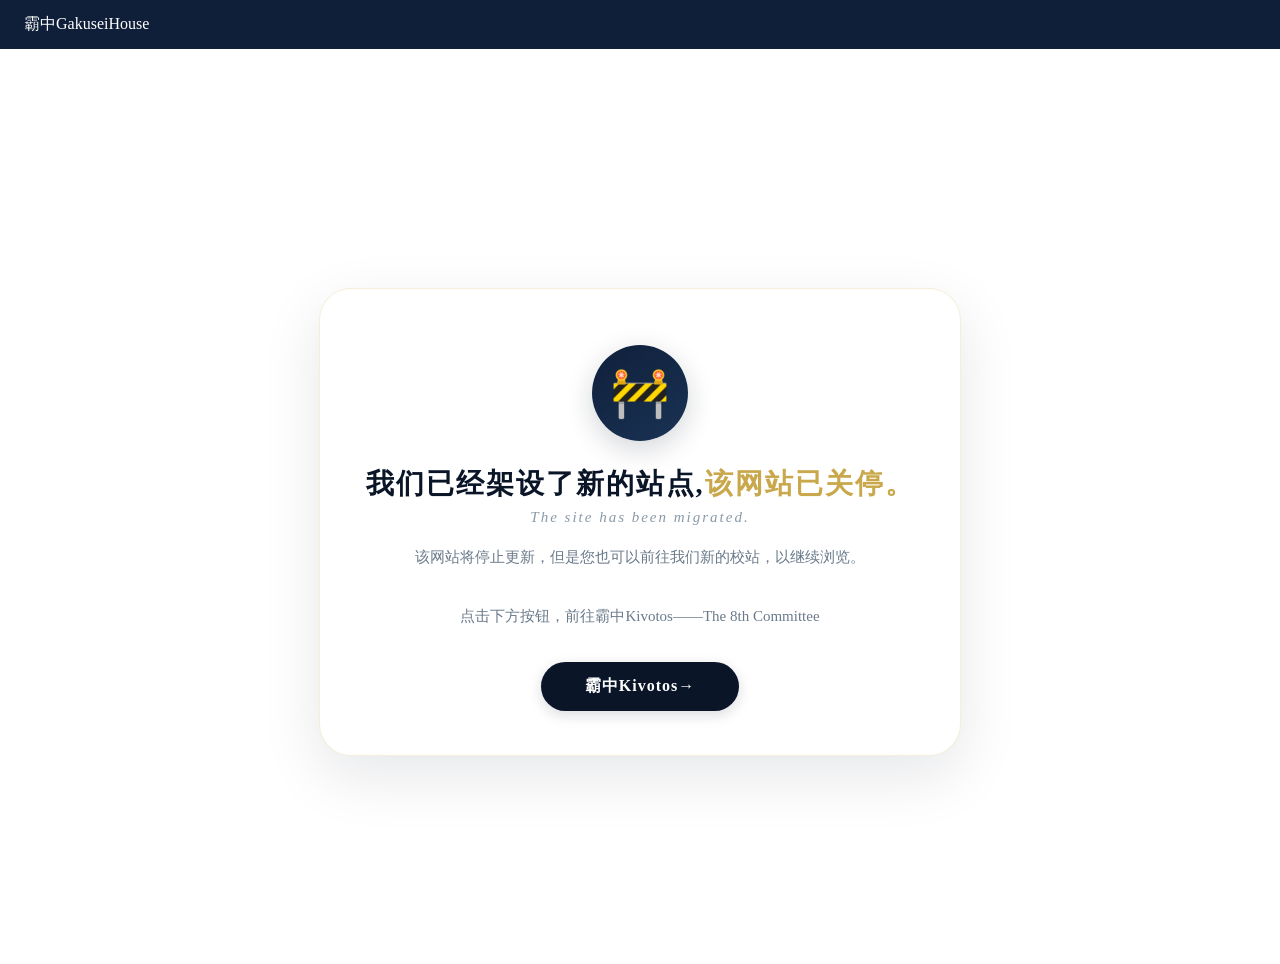
==== commit 8515209b: "Update index.html" ====
--- a/index.html
+++ b/index.html
@@ -11,8 +11,8 @@
     <style>
         /* 简单的顶栏样式 */
         .top-bar {
-            background: #1a1a2e;
-            color: #0f1f3a;
+            background: #0f1f3a;
+            color: #fff;
             padding: 14px 24px;
             display: flex;
             justify-content: space-between;
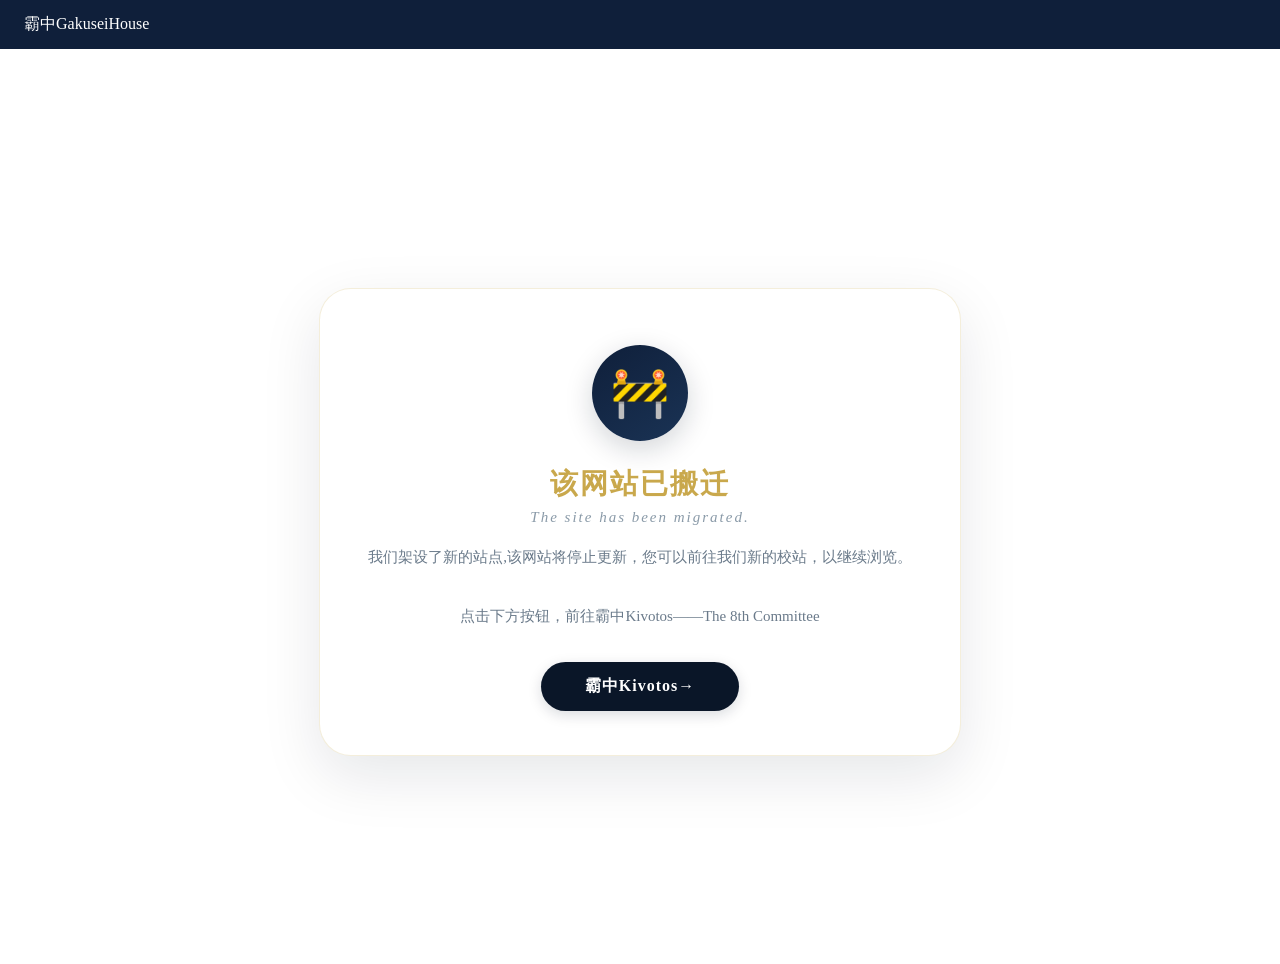
==== commit 5452bcbc: "Update site migration message in index.html" ====
--- a/index.html
+++ b/index.html
@@ -52,12 +52,12 @@
             <span>🚧</span>
         </div>
 
-        <div class="title">我们已经架设了新的站点,<em>该网站已关停。</em></div>
+        <div class="title"><em>该网站已搬迁</em></div>
 
         <div class="subtitle-en">The site has been migrated.</div>
 
         <p class="sub-desc">
-            该网站将停止更新，但是您也可以前往我们新的校站，以继续浏览。<br />
+            我们架设了新的站点,该网站将停止更新，您可以前往我们新的校站，以继续浏览。<br />
         </p>
         <p class="sub-desc">点击下方按钮，前往霸中Kivotos——The 8th Committee</p>
 
